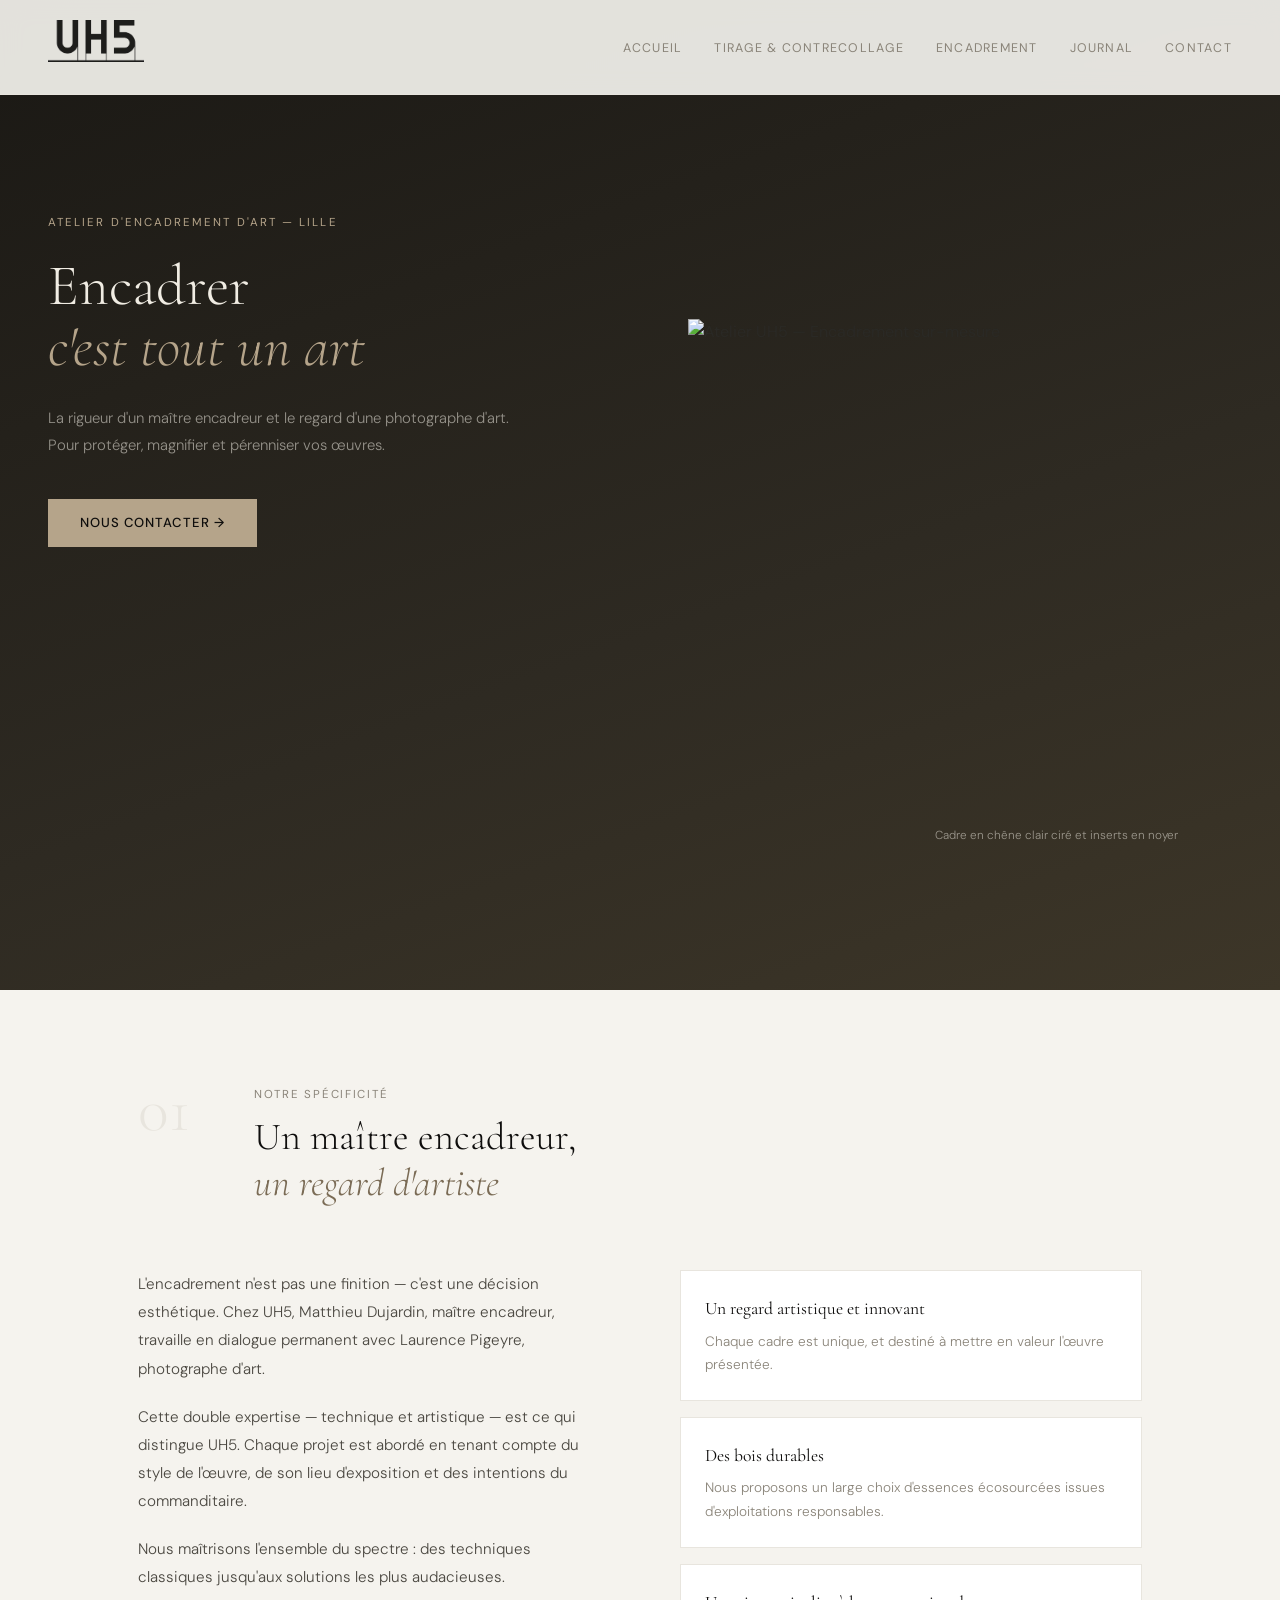
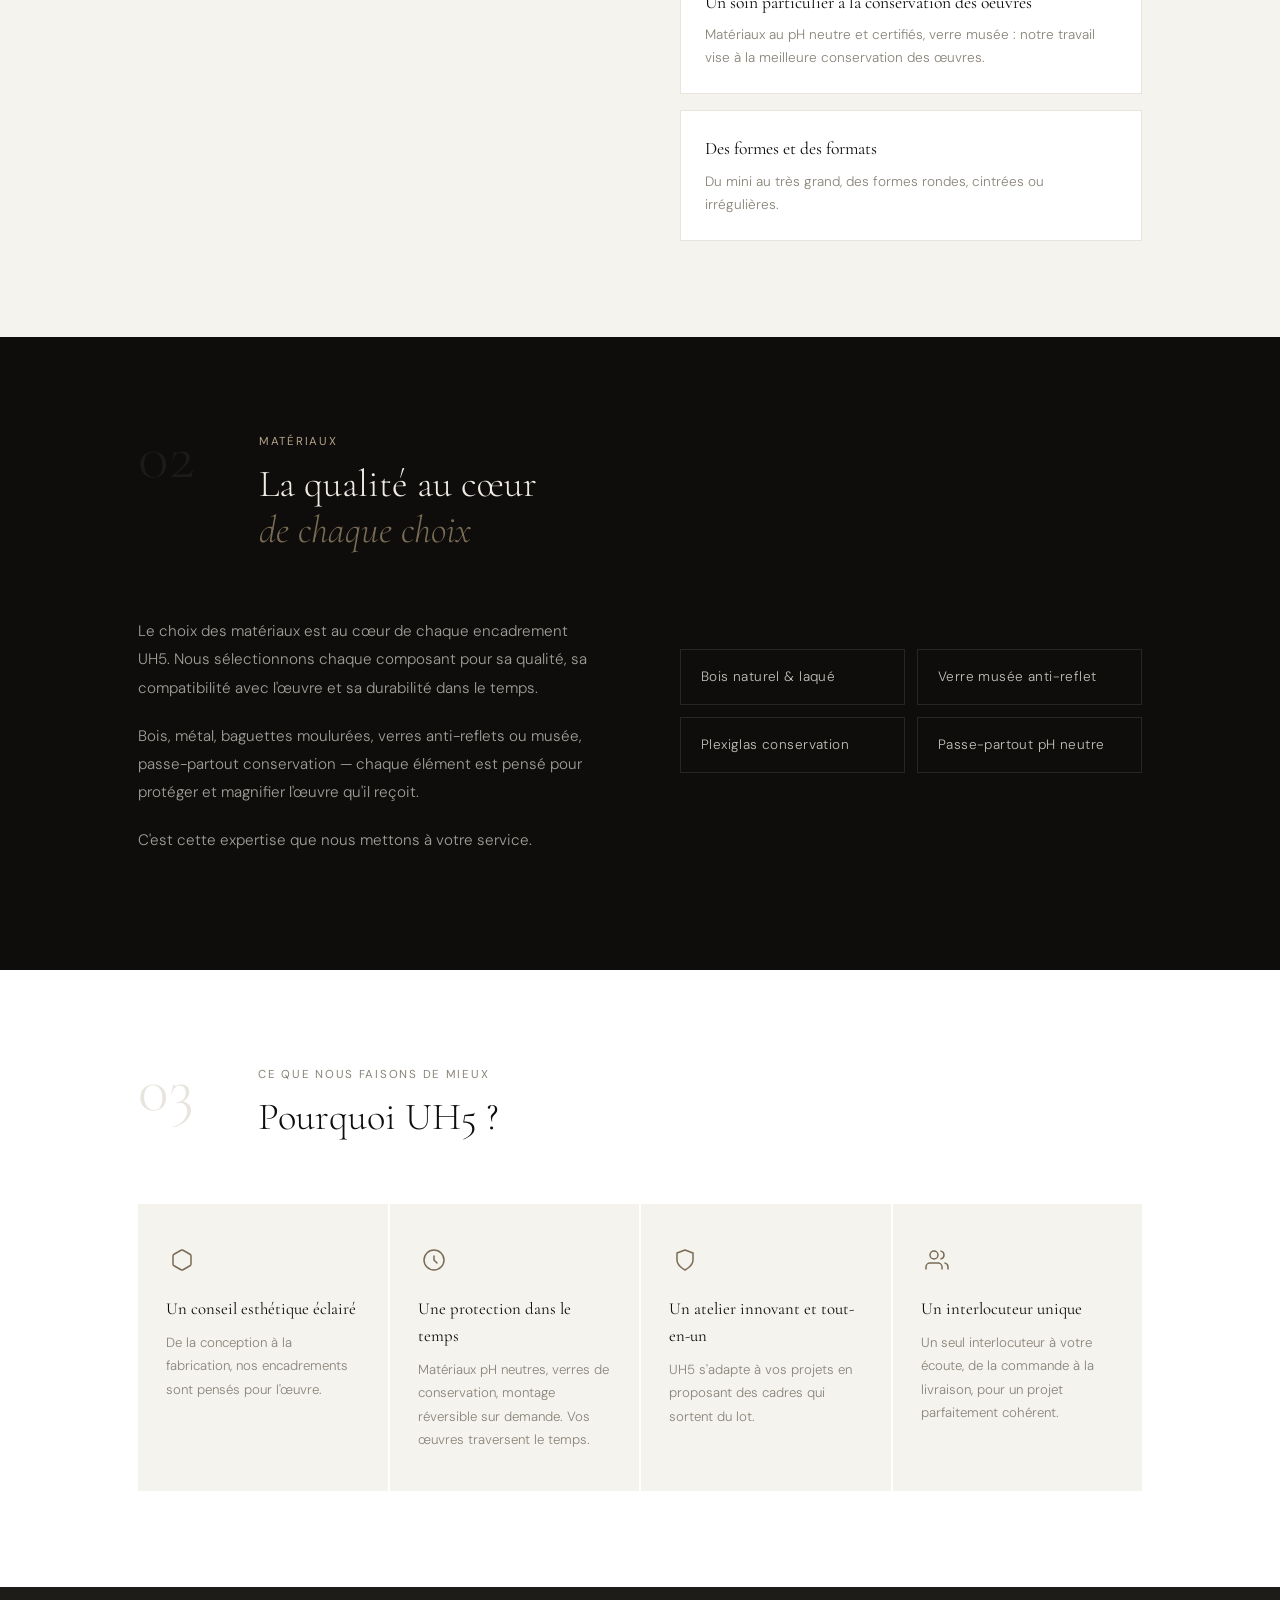
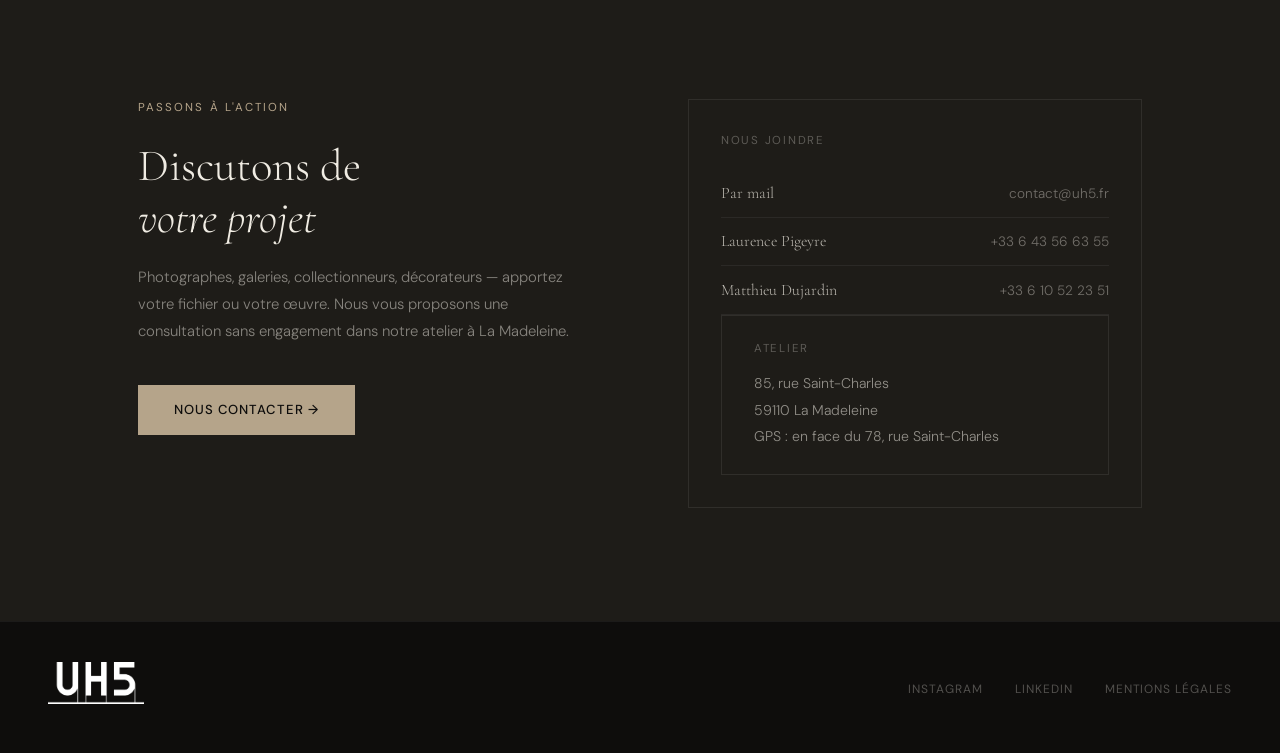
==== encadrement.html @ edb60bd6 "new logos 250 pix" ====
<!DOCTYPE html>
<html lang="fr">
<head>
  <meta charset="UTF-8">
  <meta name="viewport" content="width=device-width, initial-scale=1.0">
  <title>Encadrement sur-mesure à Lille – Maître Encadreur – UH5</title>
  <meta name="description" content="UH5 encadre vos œuvres, photographies et documents avec la rigueur d'un maître encadreur et le regard d'une photographe d'art. Atelier à La Madeleine, Lille (Nord). Sur-mesure, conservation, galerie.">
  <meta name="keywords" content="encadrement sur-mesure Lille, encadreur Roubaix, encadrement œuvre d'art Nord, caisse américaine Hauts-de-France, encadrement galerie Lille, encadrement photo fine art, maître encadreur Hauts-de-France">
  <link rel="canonical" href="https://www.uh5.fr/encadrement.html">
  <link rel="preconnect" href="https://fonts.googleapis.com">
  <link rel="preconnect" href="https://fonts.gstatic.com" crossorigin>
  <link href="https://fonts.googleapis.com/css2?family=Cormorant+Garamond:ital,wght@0,300;0,400;0,500;1,300;1,400&family=DM+Sans:wght@300;400;500&display=swap" rel="stylesheet">
  <link rel="stylesheet" href="style.css">
   <!-- UX NOTE  <script src="https://github.com/ninefortyonestudio/uxnote/releases/download/v1.0.0/uxnote.min-v1.0.0.js"></script> -->
    <link rel="icon" href="./favicon.ico" type="image/x-icon">
  <link rel="shortcut icon" href="./favicon.ico" type="image/x-icon">


  
</head>
<body>

<!-- Navigation -->
  <nav>
    <a href="/" class="nav-logo"><img class="nav-logo-img" src="img/logo-uh5_250.webp" alt="Logo UH5"></a>
    

    <ul class="nav-links">
      <li><a href="index.html">Accueil</a></li>
      <li><a href="tirage-contrecollage.html">Tirage & Contrecollage</a></li>
      <li><a href="encadrement.html">Encadrement</a></li>
      <li><a href="https://uhcinq.substack.com" target="_blank" rel="nofollow">Journal</a></li>
      <li><a href="#contact">Contact</a></li>
    </ul>

    <button class="nav-burger" id="burger" aria-label="Menu" aria-expanded="false">
      <span></span>
      <span></span>
      <span></span>
    </button>
  </nav>

  <!-- Menu overlay -->
  <div class="nav-menu" id="nav-menu" role="dialog" aria-label="Navigation principale">
    <ul>
      <li><a href="index.html">Accueil</a></li>
      <li><a href="tirage-contrecollage.html">Tirage & Contrecollage</a></li>
      <li><a href="encadrement.html">Encadrement</a></li>
      <li><a href="https://uhcinq.substack.com" target="_blank" rel="nofollow">Journal</a></li>
      <li><a href="#contact">Contact</a></li>
    </ul>
    <div class="nav-menu-footer">
      <div class="nav-menu-address">
        85, rue Saint-Charles<br>
        59110 La Madeleine
      </div>
      <div class="nav-menu-tel">
        +33 6 43 56 63 55<br>
        +33 6 10 52 23 51
      </div>
    </div>
  </div>


<!-- Hero split -->
  <section class="hero">
    <div class="hero-left">
      <div class="hero-grain"></div>
      <div class="hero-left-content">
       <span class="hero-eyebrow">Atelier d'encadrement d'art — Lille</span>
        <h1 class="hero-title">Encadrer<br><em>c'est tout un art</em></h1>
        <p class="hero-tagline">La rigueur d'un maître encadreur et le regard d'une photographe d'art. Pour protéger, magnifier et pérenniser vos œuvres.</p>
        <a href="#contact" class="hero-cta">Nous contacter →</a>
      </div>
    </div>
     <div class="hero-right">
      <div class="hero-right-image-container">
      <img src="img/chene clair_DxO2.webp" alt="Atelier UH5 — Encadrement sur-mesure" class="hero-right-image">
       <p class="hero-legende">Cadre en chêne clair ciré et inserts en noyer</p>
      </div>
    </div>
  </section>


  <!-- Tirage Fine Art -->
  <section class="tirage-section">
    <div class="container">
      <div class="section-header">
        <div class="section-num">01</div>
        <div>
          <div class="section-label">Notre spécificité</div>
          <h2 class="section-title">Un maître encadreur,<br><em>un regard d'artiste</em></h2>
        </div>
      </div>
      <div class="tirage-grid">
        <div class="tirage-body">
          <p>L'encadrement n'est pas une finition — c'est une décision esthétique. Chez UH5, Matthieu Dujardin, maître encadreur, travaille en dialogue permanent avec Laurence Pigeyre, photographe d'art.</p>
          <p>Cette double expertise — technique et artistique — est ce qui distingue UH5. Chaque projet est abordé en tenant compte du style de l'œuvre, de son lieu d'exposition et des intentions du commanditaire.</p>
          <p>Nous maîtrisons l'ensemble du spectre : des techniques classiques jusqu'aux solutions les plus audacieuses.</p>

          
        </div>
        <div class="tirage-cards">
          <div class="tirage-card">
            <h3>Un regard artistique et innovant</h3>
            <p>Chaque cadre est unique, et destiné à mettre en valeur l'œuvre présentée.</p>
          </div>
          <div class="tirage-card">
            <h3>Des bois durables</h3>
            <p>Nous proposons un large choix d'essences écosourcées issues d'exploitations responsables.</p>
          </div>
          <div class="tirage-card">
            <h3>Un soin particulier à la conservation des oeuvres</h3>
            <p>Matériaux au pH neutre et certifiés, verre musée : notre travail vise à la meilleure conservation des œuvres.</div>
          <div class="tirage-card">
            <h3>Des formes et des formats</h3>
            <p>Du mini au très grand, des formes rondes, cintrées ou irrégulières.</p>
          </div>
        </div>
      </div>
    </div>
  </section>

  <!-- Contrecollage -->
  <section class="contrecollage-section">
    <div class="container">
      <div class="section-header">
        <div class="section-num">02</div>
        <div>
          <div class="section-label">Matériaux</div>
          <h2 class="section-title">La qualité au cœur<br><em>de chaque choix</em></em></h2>
        </div>
      </div>
      <div class="cc-grid">
        <div class="cc-body">
          <p>Le choix des matériaux est au cœur de chaque encadrement UH5. Nous sélectionnons chaque composant pour sa qualité, sa compatibilité avec l'œuvre et sa durabilité dans le temps.</p>
          <p>Bois, métal, baguettes moulurées, verres anti-reflets ou musée, passe-partout conservation — chaque élément est pensé pour protéger et magnifier l'œuvre qu'il reçoit.</p>
          <p> C'est cette expertise que nous mettons à votre service.</p>
      
          
        </div>
        <div class="cc-supports">


            <div class="cc-support">Bois naturel & laqué</div>
            <div class="cc-support">Verre musée anti-reflet</div>
            <div class="cc-support">Plexiglas conservation</div>
            <div class="cc-support">Passe-partout pH neutre</div>
    
          </div>
      </div>
    </div>
  </section>

  <!-- Benefits -->
  <section class="benefits-section">
    <div class="container">
      <div class="section-header">
        <div class="section-num" style="color: var(--light-gray);">03</div>
        <div>
          <div class="section-label">Ce que nous faisons de mieux</div>
          <h2 class="section-title">Pourquoi UH5 ?</h2>
        </div>
      </div>
      <div class="benefits-grid">
        <div class="benefit-item">
          <div class="benefit-icon">
            <svg width="24" height="24" viewBox="0 0 24 24" fill="none" stroke-width="1.5" stroke-linecap="round" stroke-linejoin="round">
              <path d="M21 16V8a2 2 0 0 0-1-1.73l-7-4a2 2 0 0 0-2 0l-7 4A2 2 0 0 0 3 8v8a2 2 0 0 0 1 1.73l7 4a2 2 0 0 0 2 0l7-4A2 2 0 0 0 21 16z"/>
            </svg>
          </div>
          <h3>Un conseil esthétique éclairé</h3>
          <p>De la conception à la fabrication, nos encadrements sont pensés pour l'œuvre.</p>
        </div>
        <div class="benefit-item">
          <div class="benefit-icon">
             <svg width="24" height="24" viewBox="0 0 24 24" fill="none" stroke-width="1.5" stroke-linecap="round" stroke-linejoin="round">
              <circle cx="12" cy="12" r="10"/><path d="M12 8v4l3 3"/>
            </svg>
          </div>
          <h3>Une protection dans le temps</h3>
          <p>Matériaux pH neutres, verres de conservation, montage réversible sur demande. Vos œuvres traversent le temps.</p>
        </div>
        <div class="benefit-item">
          <div class="benefit-icon">
            <svg width="24" height="24" viewBox="0 0 24 24" fill="none" stroke-width="1.5" stroke-linecap="round" stroke-linejoin="round">
              <path d="M12 22s8-4 8-10V5l-8-3-8 3v7c0 6 8 10 8 10z"/>
            </svg>
          </div>
          <h3>Un atelier innovant et tout-en-un</h3>
          <p>UH5 s'adapte à vos projets en proposant des cadres qui sortent du lot.</p>
       </p>
        </div>
        <div class="benefit-item">
          <div class="benefit-icon">
            <svg width="24" height="24" viewBox="0 0 24 24" fill="none" stroke-width="1.5" stroke-linecap="round" stroke-linejoin="round">
              <path d="M17 21v-2a4 4 0 0 0-4-4H5a4 4 0 0 0-4 4v2"/><circle cx="9" cy="7" r="4"/><path d="M23 21v-2a4 4 0 0 0-3-3.87"/><path d="M16 3.13a4 4 0 0 1 0 7.75"/>
            </svg>
          </div>
          <h3>Un interlocuteur unique</h3>
          <p>Un seul interlocuteur à votre écoute, de la commande à la livraison, pour un projet parfaitement cohérent.</p>
        </div>
      </div>
    </div>
  </section>



 <!-- CTA / Contact -->
  <section class="cta-section" id="contact">
    <div class="container">
      <div class="cta-grid">
        <div class="cta-left">
          <div class="cta-eyebrow">Passons à l'action</div>
          <h2 class="cta-title">Discutons de<br><em>votre projet</em></h2>
          <p class="cta-text">Photographes, galeries, collectionneurs, décorateurs — apportez votre fichier ou votre œuvre. Nous vous proposons une consultation sans engagement dans notre atelier à La Madeleine.</p>
          <div class="cta-buttons">
              <a href="mailto:contact@uh5.fr" class="btn-primary">Nous contacter →</a>
            </div>
        </div>
        <div class="cta-right">
          <div class="contact-block">
            <div class="contact-block-title">Nous joindre</div>
            <div class="contact-person">
              <span class="contact-name">Par mail</span>
              <span class="contact-tel">contact@uh5.fr</span>
            </div>
             <div class="contact-person">
              <span class="contact-name">Laurence Pigeyre</span>
               <span><a class="contact-tel" href="tel:0643566355">+33 6 43 56 63 55</a></span>
            </div>
            <div class="contact-person">
              <span class="contact-name">Matthieu Dujardin</span>
              <span><a class="contact-tel" href="tel:0610522351">+33 6 10 52 23 51</a></span>
            </div>
          <div class="address-block">
            <div class="address-title">Atelier</div>
            <div class="address-text">
              85, rue Saint-Charles<br>
              59110 La Madeleine<br>
              GPS : en face du 78, rue Saint-Charles
            </div>
          </div>
        </div>
      </div>
    </div>
  </section>

  <!-- Footer -->
  <footer>
    <span class="footer-logo"><img class="nav-logo-img" src="img/logo-uh5_250_w.webp" alt="Logo UH5"></span>
    
     <ul class="footer-links">
      <li><a href="https://www.instagram.com/uh5_roubaix/">Instagram</a></li>
      <li><a href="https://www.linkedin.com/company/uh5/">Linkedin</a></li>
      <li><a href="mentions_legales.html">Mentions légales</a></li>
      </ul>
  </footer>

  <script>
    const burger = document.getElementById('burger');
    const menu = document.getElementById('nav-menu');

    burger.addEventListener('click', () => {
      const isOpen = menu.classList.toggle('is-open');
      burger.classList.toggle('is-open', isOpen);
      burger.setAttribute('aria-expanded', isOpen);
      document.body.style.overflow = isOpen ? 'hidden' : '';
    });

    // Fermer le menu au clic sur un lien
    menu.querySelectorAll('a').forEach(link => {
      link.addEventListener('click', () => {
        menu.classList.remove('is-open');
        burger.classList.remove('is-open');
        burger.setAttribute('aria-expanded', 'false');
        document.body.style.overflow = '';
      });
    });

    // Fermer avec Échap
    document.addEventListener('keydown', e => {
      if (e.key === 'Escape' && menu.classList.contains('is-open')) {
        menu.classList.remove('is-open');
        burger.classList.remove('is-open');
        burger.setAttribute('aria-expanded', 'false');
        document.body.style.overflow = '';
        burger.focus();
      }
    });
  </script>

</body>
</html>
---- style.css ----
:root {
      --black: #0e0d0c;
      --off-white: #f5f3ee;
      --warm-gray: #8a8479;
      --light-gray: #e8e5de;
      --accent: #b5a48a;
      --accent-dark: #7a6b55;
      --text: #2a2925;
      --serif: 'Cormorant Garamond', Georgia, serif;
      --sans: 'DM Sans', sans-serif;
    }

    *, *::before, *::after { box-sizing: border-box; margin: 0; padding: 0; }
    html { scroll-behavior: smooth; }
    body {
      font-family: var(--sans);
      background: var(--off-white);
      color: var(--text);
      font-size: 16px;
      line-height: 1.6;
      -webkit-font-smoothing: antialiased;
    }

    /* ─── NAV ─── */
    nav {
      position: fixed;
      top: 0; left: 0; right: 0;
      z-index: 200;
      display: flex;
      align-items: center;
      justify-content: space-between;
      padding: 1.25rem 3rem;
      background: rgba(245, 243, 238, 0.92);
      backdrop-filter: blur(12px);
      border-bottom: 1px solid var(--light-gray);
    }
    .nav-logo {
      font-family: var(--serif);
      font-size: 1.5rem;
      font-weight: 300;
      letter-spacing: .15em;
      text-transform: uppercase;
      color: var(--black);
      text-decoration: none;
      position: relative;
      z-index: 201;
      
    }

       .nav-logo-img {
      width: 96px;
    }

    /* Burger button & nav links */

    .nav-links {
      display: flex;
      gap: 2rem;
      list-style: none;
    }
    .nav-links a {
      font-size: .78rem;
      font-weight: 400;
      letter-spacing: .1em;
      text-transform: uppercase;
      color: var(--warm-gray);
      text-decoration: none;
      transition: color .2s;
    }
    .nav-links a:hover { color: var(--text); }

    .nav-burger {
      display: flex;
      flex-direction: column;
      justify-content: center;
      gap: 5px;
      width: 32px;
      height: 32px;
      background: none;
      border: none;
      cursor: pointer;
      padding: 0;
      position: relative;
      z-index: 201;
    }
    .nav-burger span {
      display: block;
      height: 1px;
      background: var(--black);
      transition: transform .35s cubic-bezier(.4,0,.2,1), opacity .2s, width .3s;
      transform-origin: center;
    }
    .nav-burger span:nth-child(1) { width: 24px; }
    .nav-burger span:nth-child(2) { width: 16px; }
    .nav-burger span:nth-child(3) { width: 20px; }

    /* Open state */
    .nav-burger.is-open span:nth-child(1) {
      width: 22px;
      transform: translateY(6px) rotate(45deg);
    }
    .nav-burger.is-open span:nth-child(2) {
      opacity: 0;
      transform: scaleX(0);
    }
    .nav-burger.is-open span:nth-child(3) {
      width: 22px;
      transform: translateY(-6px) rotate(-45deg);
    }

    /* Menu overlay */
    .nav-menu {
      position: fixed;
      inset: 0;
      z-index: 199;
      background: rgba(245, 243, 238, 0.98);
      backdrop-filter: blur(20px);
      display: flex;
      flex-direction: column;
      justify-content: center;
      padding: 6rem 3rem 3rem;
      opacity: 0;
      pointer-events: none;
      transition: opacity .35s cubic-bezier(.4,0,.2,1);
    }
    .nav-menu.is-open {
      opacity: 1;
      pointer-events: all;
    }
    .nav-menu ul {
      list-style: none;
      margin-bottom: auto;
    }
    .nav-menu ul li {
      overflow: hidden;
    }
    .nav-menu ul li a {
      display: block;
      font-family: var(--serif);
      font-size: clamp(2rem, 5vw, 3.5rem);
      font-weight: 300;
      color: var(--black);
      text-decoration: none;
      line-height: 1.1;
      padding: .6rem 0;
      border-bottom: 1px solid var(--light-gray);
      transform: translateY(30px);
      opacity: 0;
      transition: color .2s, transform .4s cubic-bezier(.4,0,.2,1), opacity .4s cubic-bezier(.4,0,.2,1);
    }
    .nav-menu ul li a em {
      font-style: italic;
      color: var(--accent-dark);
    }
    .nav-menu.is-open ul li a {
      transform: translateY(0);
      opacity: 1;
    }
    .nav-menu.is-open ul li:nth-child(1) a { transition-delay: .05s; }
    .nav-menu.is-open ul li:nth-child(2) a { transition-delay: .1s; }
    .nav-menu.is-open ul li:nth-child(3) a { transition-delay: .15s; }
    .nav-menu.is-open ul li:nth-child(4) a { transition-delay: .2s; }
    .nav-menu.is-open ul li:nth-child(5) a { transition-delay: .25s; }
    .nav-menu ul li a:hover { color: var(--accent-dark); }
    .nav-menu ul li a.active { color: var(--accent-dark); }

    .nav-menu-footer {
      border-top: 1px solid var(--light-gray);
      padding-top: 2rem;
      display: flex;
      justify-content: space-between;
      align-items: flex-end;
      opacity: 0;
      transform: translateY(10px);
      transition: opacity .4s .3s, transform .4s .3s;
    }
    .nav-menu.is-open .nav-menu-footer {
      opacity: 1;
      transform: translateY(0);
    }
    .nav-menu-address {
      font-size: .75rem;
      letter-spacing: .12em;
      text-transform: uppercase;
      color: var(--warm-gray);
      line-height: 2;
    }
    .nav-menu-tel {
      text-align: right;
      font-size: .78rem;
      font-weight: 300;
      color: var(--warm-gray);
      line-height: 2;
    }

    /* ─── HERO ─── */
    .hero {
      min-height: 110vh;
      background: linear-gradient(160deg, #1a1814 0%, #2e2a22 60%, #3d3628 100%);
      display: grid;
      grid-template-columns: 1fr 1fr;
      position: relative;
      overflow: hidden;
    }
    .hero-left {
      
      display: block;
      flex-direction: column;
      justify-content: flex-end;
      padding: 7rem 3rem 3rem;
      position: relative;
      overflow: hidden;
    }
    .hero-grain {
      position: absolute;
      inset: 0;
      opacity: .04;
      
    }
    .hero-left-content { position: relative; z-index: 2; }
    .hero-eyebrow {
      display: inline-block;
      font-size: .72rem;
      font-weight: 400;
      letter-spacing: .18em;
      text-transform: uppercase;
      color: var(--accent);
      margin-bottom: 1.5rem;
    }
    .hero-title {
      font-family: var(--serif);
      font-size: clamp(2.8rem, 4.5vw, 5rem);
      font-weight: 300;
      line-height: 1.05;
      color: #f0ece3;
      margin-bottom: 1.75rem;
    }
    .hero-title em { font-style: italic; color: var(--accent); }
    .hero-tagline {
      font-size: .93rem;
      font-weight: 300;
      color: rgba(240,236,227,.55);
      line-height: 1.8;
      max-width: 90%;
      margin-bottom: 2.5rem;
    }
    .hero-legende {
      font-size: .73rem;
      font-weight: 300;
      color: rgba(240,236,227,.55);
      line-height: 1.8;
      max-width: 90%;
      margin-top: 1rem;
      margin-bottom: 1rem;
      text-align: end;
    }


    .hero-cta {
      display: inline-flex;
      align-items: center;
      gap: .75rem;
      padding: .85rem 2rem;
      background: var(--accent);
      color: var(--black);
      font-size: .82rem;
      font-weight: 500;
      letter-spacing: .08em;
      text-transform: uppercase;
      text-decoration: none;
      transition: background .2s, gap .2s;
    }
    .hero-cta:hover { background: #c4b49a; gap: 1rem; }


 
    .hero-right {
      display: flex;
      flex-direction: column;
      justify-content: flex-end;
      padding: 2rem 3rem 2rem;
      position: relative;
    }

 .hero-right-image-container {

      display: block;
    }


    .hero-right-image {
      display: block;
      width: 90%;
      aspect-ratio: 1 / 1;
      object-fit: cover;
      
    }

    .hero-right-top {
      position: absolute;
      top: 2rem; left: 3rem; right: 3rem;
    }

    /* ─── LAYOUT ─── */
    .container {
      max-width: 1100px;
      margin: 0 auto;
      padding: 0 3rem;
    }
    section { padding: 6rem 0; }

    .section-header {
      display: flex;
      align-items: flex-start;
      gap: 4rem;
      margin-bottom: 4rem;
    }
    .section-num {
      font-family: var(--serif);
      font-size: 4rem;
      font-weight: 300;
      color: var(--light-gray);
      line-height: 1;
      flex-shrink: 0;
      margin-top: -.5rem;
    }
    .section-label {
      font-size: .72rem;
      font-weight: 400;
      letter-spacing: .15em;
      text-transform: uppercase;
      color: var(--warm-gray);
      margin-bottom: .6rem;
    }
    .section-title {
      font-family: var(--serif);
      font-size: clamp(1.8rem, 3vw, 2.6rem);
      font-weight: 300;
      line-height: 1.2;
      color: var(--black);
    }
    .section-title em { font-style: italic; color: var(--accent-dark); }

    /* ─── QUI SOMMES-NOUS ─── */
    .about-section { background: var(--off-white); }
    .about-grid {
      display: grid;
      grid-template-columns: 1fr 1fr;
      gap: 5rem;
      align-items: start;
    }
    .about-body p {
      font-size: .95rem;
      font-weight: 300;
      line-height: 1.85;
      color: #4a4740;
      margin-bottom: 1.25rem;
    }
    .about-values {
      margin-top: 2rem;
      border-top: 1px solid var(--light-gray);
    }
    .about-value {
      display: flex;
      gap: 1.25rem;
      padding: 1.1rem 0;
      border-bottom: 1px solid var(--light-gray);
      align-items: baseline;
    }
    .about-value-label {
      font-size: .72rem;
      letter-spacing: .12em;
      text-transform: uppercase;
      color: var(--accent-dark);
      flex-shrink: 0;
      width: 90px;
    }
    .about-value p {
      font-size: .87rem;
      font-weight: 300;
      color: var(--warm-gray);
      line-height: 1.6;
      margin-bottom: 0;
    }
    .team-grid {
      display: flex;
      flex-direction: column;
      gap: 1px;
      background: var(--light-gray);
    }
    .team-member {
      background: #fff;
      padding: 1.75rem;
      display: flex;
      justify-content: space-between;
      align-items: flex-start;
      gap: 1.5rem;
    }
    .team-member-info { flex: 1; }
    .team-member-name {
      font-family: var(--serif);
      font-size: 1.25rem;
      font-weight: 400;
      color: var(--black);
      margin-bottom: .2rem;
    }
    .team-member-role {
      font-size: .75rem;
      letter-spacing: .1em;
      text-transform: uppercase;
      color: var(--warm-gray);
      margin-bottom: .6rem;
    }
    .team-member-desc {
      font-size: .85rem;
      font-weight: 300;
      color: var(--warm-gray);
      line-height: 1.7;
    }
    .team-member-initial {
      font-family: var(--serif);
      font-size: 3rem;
      font-weight: 300;
      color: var(--light-gray);
      line-height: 1;
      flex-shrink: 0;
    }

    /* ─── SERVICES ─── */
    .services-section { background: var(--black); }
    .services-section .section-num { color: rgba(255,255,255,.05); }
    .services-section .section-label { color: var(--accent); }
    .services-section .section-title { color: #f0ece3; }
    .services-grid {
      display: grid;
      grid-template-columns: repeat(3, 1fr);
      gap: 1px;
      background: rgba(255,255,255,.06);
    }
    .service-card {
      background: #1a1814;
      padding: 2.5rem 2rem 2rem;
      display: flex;
      flex-direction: column;
      gap: 1rem;
      transition: background .25s;
      position: relative;
      overflow: hidden;
    }
    .service-card::before {
      content: '';
      position: absolute;
      top: 0; left: 0; right: 0;
      height: 1px;
      background: var(--accent);
      transform: scaleX(0);
      transform-origin: left;
      transition: transform .3s;
    }
    .service-card:hover { background: #221e18; }
    .service-card:hover::before { transform: scaleX(1); }
    .service-card-num {
      font-family: var(--serif);
      font-size: .85rem;
      font-weight: 300;
      color: rgba(181,164,138,.4);
      letter-spacing: .1em;
    }
    .service-card h3 {
      font-family: var(--serif);
      font-size: 1.4rem;
      font-weight: 300;
      color: #f0ece3;
      line-height: 1.2;
    }
    .service-card p {
      font-size: .85rem;
      font-weight: 300;
      color: rgba(240,236,227,.5);
      line-height: 1.75;
      flex: 1;
    }
    .service-card-link {
      display: inline-flex;
      align-items: center;
      gap: .5rem;
      font-size: .78rem;
      letter-spacing: .1em;
      text-transform: uppercase;
      color: var(--accent);
      text-decoration: none;
      transition: gap .2s;
      margin-top: .5rem;
    }
    .service-card-link:hover { gap: .8rem; }
    .service-specs {
      margin-top: .5rem;
      padding-top: 1.25rem;
      border-top: 1px solid rgba(255,255,255,.07);
      display: flex;
      flex-direction: column;
      gap: .4rem;
    }
    .service-spec {
      font-size: .78rem;
      font-weight: 300;
      color: rgba(240,236,227,.3);
      display: flex;
      align-items: center;
      gap: .5rem;
    }
    .service-spec::before {
      content: '·';
      color: var(--accent);
    }

    /* ─── ENGAGEMENT ─── */
    .engagement-section { background: var(--off-white); border-top: 1px solid var(--light-gray); }
    .engagement-grid {
      display: grid;
      grid-template-columns: repeat(4, 1fr);
      gap: 2px;
      background: var(--light-gray);
    }
    .engagement-item {
      background: var(--off-white);
      padding: 2.5rem 2rem;
      transition: background .2s;
    }
    .engagement-item:hover { background: #eceae3; }
    .engagement-num {
      font-family: var(--serif);
      font-size: 2.5rem;
      font-weight: 300;
      color: var(--accent);
      line-height: 1;
      margin-bottom: 1rem;
    }
    .engagement-item h3 {
      font-family: var(--serif);
      font-size: 1.1rem;
      font-weight: 400;
      color: var(--black);
      margin-bottom: .5rem;
    }
    .engagement-item p {
      font-size: .85rem;
      font-weight: 300;
      color: var(--warm-gray);
      line-height: 1.75;
    }
   .divide-section { background: var(--black);padding: 0; height: 1px; }

    /* ─── RÉFÉRENCES ─── */
    .ref-section { background: var(--off-white); }

    .ref-header {
      display: flex;
      align-items: flex-start;
      gap: 4rem;
      margin-bottom: 4rem;
    }
    .ref-num {
      font-family: var(--serif);
      font-size: 4rem;
      font-weight: 300;
      color: var(--light-gray);
      line-height: 1;
      flex-shrink: 0;
      margin-top: -.5rem;
    }
    .ref-label {
      font-size: .72rem;
      font-weight: 400;
      letter-spacing: .15em;
      text-transform: uppercase;
      color: var(--warm-gray);
      margin-bottom: .6rem;
    }
    .ref-title {
      font-family: var(--serif);
      font-size: clamp(1.8rem, 3vw, 2.6rem);
      font-weight: 300;
      line-height: 1.2;
      color: var(--black);
    }
    .ref-title em { font-style: italic; color: var(--accent-dark); }
    .ref-subtitle {
      font-family: var(--sans);
      font-style: italic;
      font-size: .95rem;
      line-height: 1.85;
      font-weight: 300;
      color: #4a4740;
      margin-top: 1.25rem;
      margin-bottom: 1.25rem;

    }

    .ref-body {
      display: grid;
      grid-template-columns: 1fr 1fr;
      gap: 5rem;
      align-items: start;
    }

    /* Photos */
    .ref-photos {
      display: grid;
      grid-template-columns: 1fr 1fr;
      gap: 8px;
    }
    .ref-photo {
      background: var(--light-gray);
      overflow: hidden;
      aspect-ratio: 1 / 1;
    }
    .ref-photo--large {
      grid-column: span 2;
      aspect-ratio: 2 / 1;
    }
    .ref-photo img {
      width: 100%;
      height: 100%;
      object-fit: cover;
      display: block;
    }

    /* Clients */
    .ref-right {
      display: flex;
      flex-direction: column;
      gap: 3rem;
    }
    .ref-clients-label {
      font-size: .72rem;
      font-weight: 400;
      letter-spacing: .15em;
      text-transform: uppercase;
      color: var(--warm-gray);
      margin-bottom: 1.25rem;
    }
    .ref-clients-list {
      display: flex;
      flex-wrap: wrap;
      align-items: center;
      gap: .35rem .1rem;
      line-height: 1.8;
    }
    .ref-client-name {
      font-family: var(--serif);
      font-size: 1.1rem;
      font-weight: 400;
      color: var(--text);
    }
    .ref-client-sep {
      display: inline-block;
      width: 5px;
      height: 5px;
      border-radius: 50%;
      background: var(--accent);
      flex-shrink: 0;
      margin: 0 .5rem;
      vertical-align: middle;
    }

    /* Témoignage */
    .ref-testimonial {
      padding: 2rem;
      border: 1px solid var(--light-gray);
      background: #fff;
      position: relative;
    }
    .ref-testimonial::before {
      content: '\201C';
      font-family: var(--serif);
      font-size: 5rem;
      font-weight: 300;
      line-height: .8;
      color: var(--light-gray);
      position: absolute;
      top: 1.25rem;
      left: 1.5rem;
      pointer-events: none;
    }
    .ref-testimonial-text {
      font-family: var(--serif);
      font-size: 1.15rem;
      font-weight: 300;
      font-style: italic;
      line-height: 1.7;
      color: var(--text);
      padding-top: 2rem;
      position: relative;
      z-index: 1;
    }
    .ref-testimonial-author {
      margin-top: 1.25rem;
      padding-top: 1.25rem;
      border-top: 1px solid var(--light-gray);
    }
    .ref-testimonial-name {
      font-size: .88rem;
      font-weight: 400;
      color: var(--text);
    }
    .ref-testimonial-role {
      font-size: .75rem;
      letter-spacing: .1em;
      text-transform: uppercase;
      color: var(--warm-gray);
      margin-top: .15rem;
    }

      /* TIRAGE SECTION */
    .tirage-section { background: var(--off-white); }
    .tirage-grid {
      display: grid;
      grid-template-columns: 1fr 1fr;
      gap: 5rem;
      align-items: start;
    }
    .tirage-body p {
      font-size: .95rem;
      font-weight: 300;
      line-height: 1.85;
      color: #4a4740;
      margin-bottom: 1.25rem;
    }
    .specs-list {
      list-style: none;
      margin-top: 2rem;
      border-top: 1px solid var(--light-gray);
      padding-top: 1.5rem;
    }
    .specs-list li {
      display: flex;
      justify-content: space-between;
      align-items: baseline;
      padding: .65rem 0;
      border-bottom: 1px solid var(--light-gray);
      font-size: .85rem;
    }
    .specs-list .spec-key {
      font-weight: 300;
      color: var(--warm-gray);
      letter-spacing: .05em;
    }
    .specs-list .spec-val {
      font-weight: 400;
      color: var(--text);
      text-align: right;
    }
    .tirage-cards {
      display: flex;
      flex-direction: column;
      gap: 1rem;
    }
    .tirage-card {
      padding: 1.5rem;
      border: 1px solid var(--light-gray);
      background: #fff;
      position: relative;
      transition: border-color .2s;
    }
    .tirage-card:hover { border-color: var(--accent); }
    .tirage-card::before {
      content: '';
      position: absolute;
      top: 0; left: 0;
      width: 2px; height: 100%;
      background: var(--accent);
      transform: scaleY(0);
      transform-origin: top;
      transition: transform .25s;
    }
    .tirage-card:hover::before { transform: scaleY(1); }
    .tirage-card h3 {
      font-family: var(--serif);
      font-size: 1.1rem;
      font-weight: 400;
      margin-bottom: .4rem;
      color: var(--black);
    }
    .tirage-card p {
      font-size: .85rem;
      font-weight: 300;
      color: var(--warm-gray);
      line-height: 1.7;
    }

    /* CONTRE-COLLAGE */
    .contrecollage-section {
      background: var(--black);
      color: #f0ece3;
    }
    .contrecollage-section .section-num { color: rgba(255,255,255,.06); }
    .contrecollage-section .section-label { color: var(--accent); }
    .contrecollage-section .section-title { color: #f0ece3; }
    .cc-grid {
      display: grid;
      grid-template-columns: 1fr 1fr;
      gap: 5rem;
      align-items: start;
    }
    .cc-body p {
      font-size: .95rem;
      font-weight: 300;
      line-height: 1.85;
      color: rgba(240,236,227,.65);
      margin-bottom: 1.25rem;
    }
    .cc-supports {
      display: grid;
      grid-template-columns: 1fr 1fr;
      gap: .75rem;
      margin-top: 2rem;
    }
    .cc-support {
      padding: 1rem 1.25rem;
      border: 1px solid rgba(255,255,255,.1);
      font-size: .85rem;
      font-weight: 300;
      color: rgba(240,236,227,.8);
      letter-spacing: .03em;
    }
    .cc-process {
      padding-left: 2rem;
      border-left: 1px solid rgba(181,164,138,.2);
    }
    .cc-process-title {
      font-family: var(--serif);
      font-size: 1.3rem;
      font-weight: 300;
      color: var(--accent);
      margin-bottom: 2rem;
      font-style: italic;
    }
    .cc-step {
      display: flex;
      gap: 1.25rem;
      margin-bottom: 2rem;
    }
    .cc-step-num {
      font-family: var(--serif);
      font-size: .85rem;
      font-weight: 300;
      color: rgba(181,164,138,.5);
      padding-top: .1rem;
      flex-shrink: 0;
      width: 24px;
    }
    .cc-step-content h4 {
      font-size: .9rem;
      font-weight: 400;
      color: #f0ece3;
      margin-bottom: .25rem;
    }
    .cc-step-content p {
      font-size: .83rem;
      font-weight: 300;
      color: rgba(240,236,227,.5);
      line-height: 1.7;
      margin-bottom: 0;
    }

    /* BENEFITS */
    .benefits-section { background: #fff; }
    .benefits-grid {
      display: grid;
      grid-template-columns: repeat(4, 1fr);
      gap: 2px;
    }
    .benefit-item {
      padding: 2.5rem 1.75rem;
      background: var(--off-white);
      transition: background .2s;
    }
    .benefit-item:hover { background: #eceae3; }
    .benefit-icon {
      width: 32px;
      height: 32px;
      margin-bottom: 1.25rem;
      display: flex;
      align-items: center;
      justify-content: center;
    }
    .benefit-icon svg { stroke: var(--accent-dark); }
    .benefit-item h3 {
      font-family: var(--serif);
      font-size: 1.05rem;
      font-weight: 400;
      color: var(--black);
      margin-bottom: .5rem;
    }
    .benefit-item p {
      font-size: .83rem;
      font-weight: 300;
      color: var(--warm-gray);
      line-height: 1.75;
    }

   

    /* ─── CTA FINAL ─── */
     
    .cta-section {
      background: #1e1c18;
      padding: 7rem 0;
    }
    .cta-grid {
      display: grid;
      grid-template-columns: 1fr 1fr;
      gap: 6rem;
      align-items: start;
    }
    .cta-left { }
    .cta-eyebrow {
      font-size: .72rem;
      letter-spacing: .18em;
      text-transform: uppercase;
      color: var(--accent);
      margin-bottom: 1.5rem;
    }
    .cta-title {
      font-family: var(--serif);
      font-size: clamp(2rem, 3.5vw, 3rem);
      font-weight: 300;
      color: #f0ece3;
      line-height: 1.15;
      margin-bottom: 1.25rem;
    }
    .cta-title em { font-style: italic; }
    .cta-text {
      font-size: .93rem;
      font-weight: 300;
      color: rgba(240,236,227,.5);
      line-height: 1.8;
      margin-bottom: 2.5rem;
    }
    .cta-buttons {
      display: flex;
      gap: 1rem;
      flex-wrap: wrap;
    }
    .btn-primary {
      display: inline-flex;
      align-items: center;
      gap: .6rem;
      padding: .9rem 2.25rem;
      background: var(--accent);
      color: var(--black);
      font-size: .82rem;
      font-weight: 500;
      letter-spacing: .08em;
      text-transform: uppercase;
      text-decoration: none;
      transition: background .2s;
    }
    .btn-primary:hover { background: #c4b49a; }
    .btn-secondary {
      display: inline-flex;
      align-items: center;
      gap: .6rem;
      padding: .9rem 2.25rem;
      border: 1px solid rgba(255,255,255,.15);
      color: rgba(240,236,227,.65);
      font-size: .82rem;
      font-weight: 400;
      letter-spacing: .08em;
      text-transform: uppercase;
      text-decoration: none;
      transition: border-color .2s, color .2s;
    }
    .btn-secondary:hover { border-color: rgba(255,255,255,.4); color: #f0ece3; }

    .cta-right { }
    .contact-block {
      padding: 2rem;
      border: 1px solid rgba(255,255,255,.08);
      margin-bottom: 1px;
    }
    .contact-block-title {
      font-size: .72rem;
      letter-spacing: .15em;
      text-transform: uppercase;
      color: rgba(240,236,227,.3);
      margin-bottom: 1.25rem;
    }
    .contact-person {
      display: flex;
      justify-content: space-between;
      align-items: baseline;
      padding: .65rem 0;
      border-bottom: 1px solid rgba(255,255,255,.06);
    }
    .contact-person:last-child { border-bottom: none; }
    .contact-name {
      font-family: var(--serif);
      font-size: 1rem;
      font-weight: 300;
      color: rgba(240,236,227,.75);
    }
    .contact-tel {
      font-size: .85rem;
      font-weight: 300;
      color: rgba(240,236,227,.4);
      text-decoration: none;
      
      ;
    }
    .address-block {
      padding: 1.5rem 2rem;
      border: 1px solid rgba(255,255,255,.08);
    }
    .address-title {
      font-size: .72rem;
      letter-spacing: .15em;
      text-transform: uppercase;
      color: rgba(240,236,227,.3);
      margin-bottom: .75rem;
    }
    .address-text {
      font-size: .88rem;
      font-weight: 300;
      color: rgba(240,236,227,.55);
      line-height: 1.9;
    }

    /* ─── FOOTER ─── */
    footer {
      background: var(--black);
      padding: 2.5rem 3rem;
      display: flex;
      align-items: center;
      justify-content: space-between;
      border-top: 1px solid rgba(255,255,255,.06);
    }
    .footer-logo {
      font-family: var(--serif);
      font-size: 1.1rem;
      font-weight: 300;
      letter-spacing: .18em;
      text-transform: uppercase;
      color: rgba(240,236,227,.4);
    }
    .footer-links {
      display: flex;
      gap: 2rem;
      list-style: none;
    }
    .footer-links a {
      font-size: .75rem;
      letter-spacing: .08em;
      text-transform: uppercase;
      color: rgba(240,236,227,.3);
      text-decoration: none;
      transition: color .2s;
    }
    .footer-links a:hover { color: rgba(240,236,227,.7); }

    /* ─── ANIMATIONS ─── */
    @keyframes fadeUp {
      from { opacity: 0; transform: translateY(20px); }
      to { opacity: 1; transform: translateY(0); }
    }
    .hero-eyebrow { animation: fadeUp .7s ease both; }
    .hero-title { animation: fadeUp .7s .15s ease both; }
    .hero-tagline { animation: fadeUp .7s .3s ease both; }
    .hero-cta { animation: fadeUp .7s .45s ease both; }
    .hero-right-image {animation: fadeUp .7s .45s ease both; }
    .hero-legende {animation: fadeUp .7s .45s ease both; }


    /* ─── RESPONSIVE ─── */
    @media (max-width: 960px) {
    
      nav { padding: 1rem 1.5rem; }
      .nav-menu { padding: 5rem 1.5rem 2rem; }
      .hero { grid-template-columns: 1fr; min-height: auto; }
      .hero-left { min-height: 90vh; padding: 7rem 1.5rem 4rem; }
      .hero-right { padding: 3rem 1.5rem; }
      .hero-right-top { position: static; margin-bottom: 2rem; }
      .container { padding: 0 1.5rem; }
      section { padding: 1rem 0; }
      .about-grid { grid-template-columns: 1fr; gap: 3rem; }
      .benefits-grid { grid-template-columns: 1fr; }
      .tirage-grid { grid-template-columns: 1fr; }
      .cc-grid { grid-template-columns: 1fr; }
      .services-grid { grid-template-columns: 1fr; }
      .engagement-grid { grid-template-columns: 1fr 1fr; }
      .section-header { gap: 1.5rem; }
      .section-num { font-size: 2.5rem; }
      .cta-grid { grid-template-columns: 1fr; gap: 3rem; }
      footer { flex-direction: column; gap: 1.5rem; text-align: center; }
      .footer-links { justify-content: center; }
       .ref-header { gap: 1.5rem; }
      .ref-num { font-size: 2.5rem; }
      .ref-body { grid-template-columns: 1fr; gap: 3rem; }
    }
    
    @media (max-width: 600px) {
      .engagement-grid { grid-template-columns: 1fr; }
      .cta-buttons { flex-direction: column; }
    }
    
    

    @media (width > 960px) {
    .nav-links {
    display : flex ;
      }
    .nav-burger {
    display : none ;
      }
    .hero-right {
      display : flex;
    }
    }

     @media (width < 960px) {
   
    .nav-links {
    display : none ;
      }
    .nav-burger {
    display : flex ;  
    }
    .hero-right {
      display : none;
    }
     }
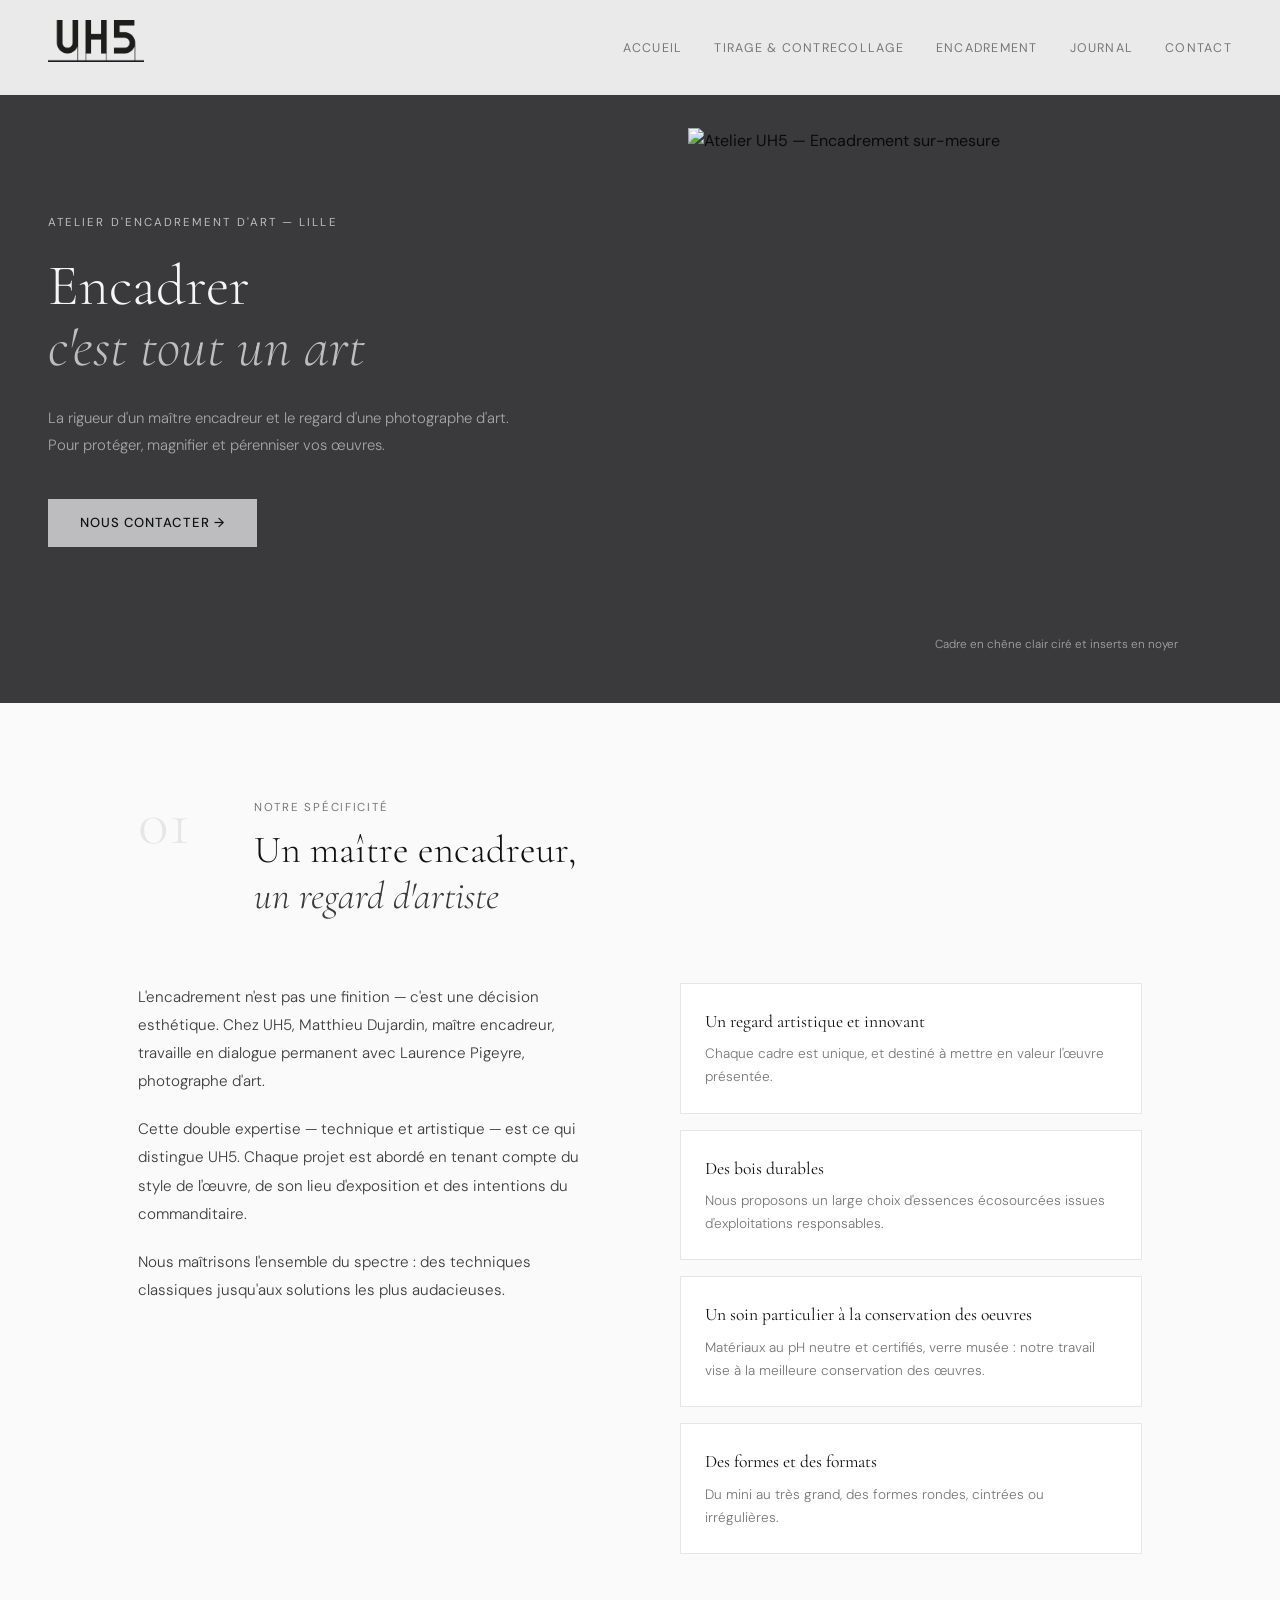
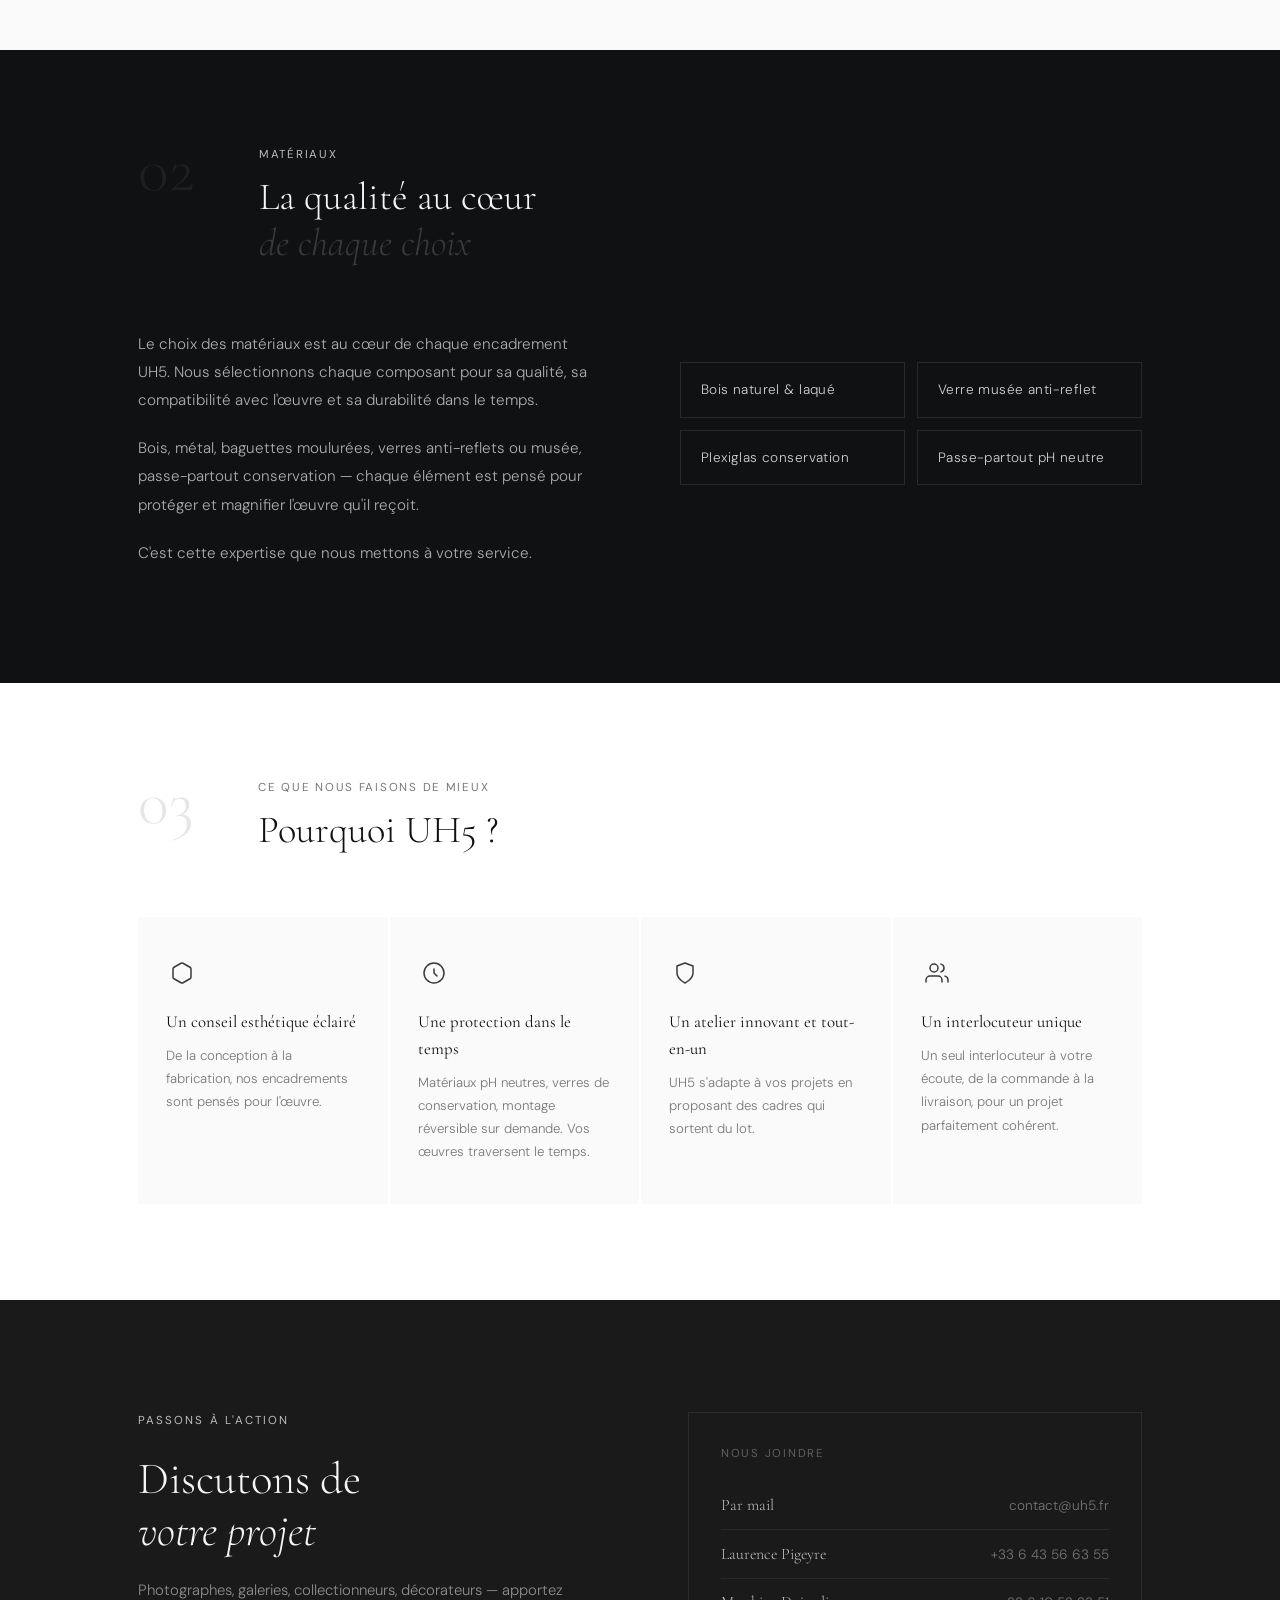
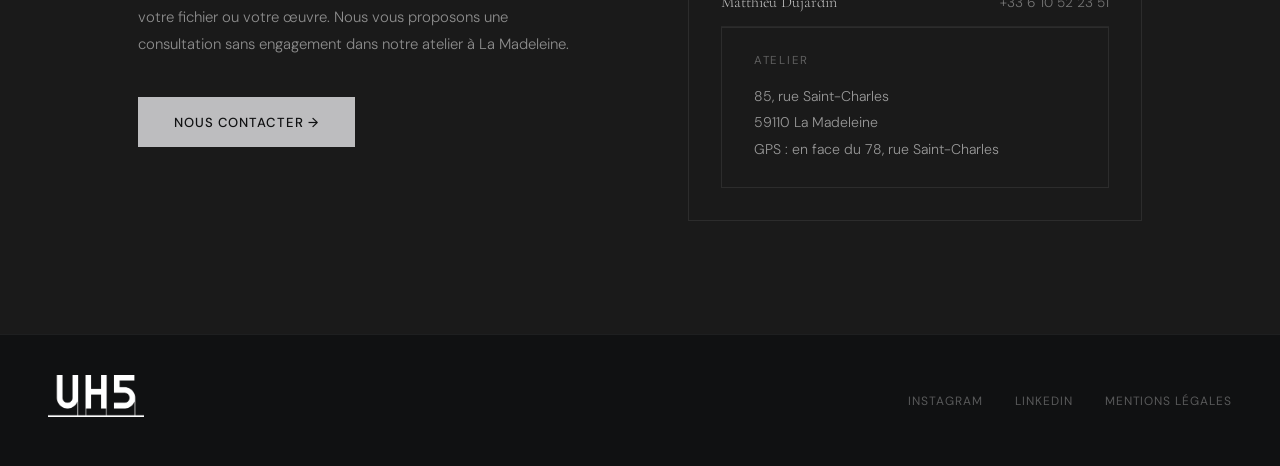
==== commit 048dd788: "new version" ====
--- a/encadrement.html
+++ b/encadrement.html
@@ -291,4 +291,4 @@
   </script>
 
 </body>
-</html>
+</html>
--- a/style.css
+++ b/style.css
@@ -1,12 +1,11 @@
-
-    :root {
-      --black: #0e0d0c;
-      --off-white: #f5f3ee;
-      --warm-gray: #8a8479;
-      --light-gray: #e8e5de;
-      --accent: #b5a48a;
-      --accent-dark: #7a6b55;
-      --text: #2a2925;
+:root {
+      --black: #101112;
+      --off-white: #fafafa;
+      --warm-gray: #78787a;
+      --light-gray: #e6e6e7;
+      --accent: #bdbdbf;
+      --accent-dark: #3a3a3c;
+      --text: #0a0a0a;
       --serif: 'Cormorant Garamond', Georgia, serif;
       --sans: 'DM Sans', sans-serif;
     }
@@ -31,7 +30,7 @@
       align-items: center;
       justify-content: space-between;
       padding: 1.25rem 3rem;
-      background: rgba(245, 243, 238, 0.92);
+      background: rgba(250, 250, 250, 0.92);
       backdrop-filter: blur(12px);
       border-bottom: 1px solid var(--light-gray);
     }
@@ -114,7 +113,7 @@
       position: fixed;
       inset: 0;
       z-index: 199;
-      background: rgba(245, 243, 238, 0.98);
+      background: rgba(250, 250, 250, 0.98);
       backdrop-filter: blur(20px);
       display: flex;
       flex-direction: column;
@@ -196,12 +195,12 @@
 
     /* ─── HERO ─── */
     .hero {
-      min-height: 110vh;
-      background: linear-gradient(160deg, #1a1814 0%, #2e2a22 60%, #3d3628 100%);
+      background: var(--accent-dark);
       display: grid;
       grid-template-columns: 1fr 1fr;
       position: relative;
       overflow: hidden;
+      padding-bottom: 0;
     }
     .hero-left {
       
@@ -233,14 +232,14 @@
       font-size: clamp(2.8rem, 4.5vw, 5rem);
       font-weight: 300;
       line-height: 1.05;
-      color: #f0ece3;
+      color: #f5f5f5;
       margin-bottom: 1.75rem;
     }
     .hero-title em { font-style: italic; color: var(--accent); }
     .hero-tagline {
       font-size: .93rem;
       font-weight: 300;
-      color: rgba(240,236,227,.55);
+      color: rgba(255,255,255,.55);
       line-height: 1.8;
       max-width: 90%;
       margin-bottom: 2.5rem;
@@ -248,7 +247,7 @@
     .hero-legende {
       font-size: .73rem;
       font-weight: 300;
-      color: rgba(240,236,227,.55);
+      color: rgba(255,255,255,.55);
       line-height: 1.8;
       max-width: 90%;
       margin-top: 1rem;
@@ -271,7 +270,7 @@
       text-decoration: none;
       transition: background .2s, gap .2s;
     }
-    .hero-cta:hover { background: #c4b49a; gap: 1rem; }
+    .hero-cta:hover { background: #8c8c8c; gap: 1rem; }
 
 
  
@@ -348,13 +347,13 @@
       display: grid;
       grid-template-columns: 1fr 1fr;
       gap: 5rem;
-      align-items: start;
+      align-items: center;
     }
     .about-body p {
       font-size: .95rem;
       font-weight: 300;
       line-height: 1.85;
-      color: #4a4740;
+      color: #3d3d3d;
       margin-bottom: 1.25rem;
     }
     .about-values {
@@ -428,18 +427,19 @@
     }
 
     /* ─── SERVICES ─── */
-    .services-section { background: var(--black); }
-    .services-section .section-num { color: rgba(255,255,255,.05); }
-    .services-section .section-label { color: var(--accent); }
-    .services-section .section-title { color: #f0ece3; }
+    .services-section { background: var(--off-white); }
+    .services-section .section-num { color: var(--light-gray); }
+    .services-section .section-label { color: var(--warm-gray); }
+    .services-section .section-title { color: var(--black); }
+    .services-section .section-title em { color: var(--accent-dark); }
     .services-grid {
       display: grid;
       grid-template-columns: repeat(3, 1fr);
       gap: 1px;
-      background: rgba(255,255,255,.06);
+      background: var(--light-gray);
     }
     .service-card {
-      background: #1a1814;
+      background: #ffffff;
       padding: 2.5rem 2rem 2rem;
       display: flex;
       flex-direction: column;
@@ -453,31 +453,31 @@
       position: absolute;
       top: 0; left: 0; right: 0;
       height: 1px;
-      background: var(--accent);
+      background: var(--accent-dark);
       transform: scaleX(0);
       transform-origin: left;
       transition: transform .3s;
     }
-    .service-card:hover { background: #221e18; }
+    .service-card:hover { background: #f5f5f5; }
     .service-card:hover::before { transform: scaleX(1); }
     .service-card-num {
       font-family: var(--serif);
       font-size: .85rem;
       font-weight: 300;
-      color: rgba(181,164,138,.4);
+      color: var(--warm-gray);
       letter-spacing: .1em;
     }
     .service-card h3 {
       font-family: var(--serif);
       font-size: 1.4rem;
       font-weight: 300;
-      color: #f0ece3;
+      color: var(--black);
       line-height: 1.2;
     }
     .service-card p {
       font-size: .85rem;
       font-weight: 300;
-      color: rgba(240,236,227,.5);
+      color: var(--warm-gray);
       line-height: 1.75;
       flex: 1;
     }
@@ -488,7 +488,7 @@
       font-size: .78rem;
       letter-spacing: .1em;
       text-transform: uppercase;
-      color: var(--accent);
+      color: var(--accent-dark);
       text-decoration: none;
       transition: gap .2s;
       margin-top: .5rem;
@@ -497,7 +497,7 @@
     .service-specs {
       margin-top: .5rem;
       padding-top: 1.25rem;
-      border-top: 1px solid rgba(255,255,255,.07);
+      border-top: 1px solid var(--light-gray);
       display: flex;
       flex-direction: column;
       gap: .4rem;
@@ -505,18 +505,18 @@
     .service-spec {
       font-size: .78rem;
       font-weight: 300;
-      color: rgba(240,236,227,.3);
+      color: var(--warm-gray);
       display: flex;
       align-items: center;
       gap: .5rem;
     }
     .service-spec::before {
       content: '·';
-      color: var(--accent);
+      color: var(--accent-dark);
     }
 
     /* ─── ENGAGEMENT ─── */
-    .engagement-section { background: var(--off-white); border-top: 1px solid var(--light-gray); }
+    .engagement-section { background: var(--off-white);  }
     .engagement-grid {
       display: grid;
       grid-template-columns: repeat(4, 1fr);
@@ -528,7 +528,7 @@
       padding: 2.5rem 2rem;
       transition: background .2s;
     }
-    .engagement-item:hover { background: #eceae3; }
+    .engagement-item:hover { background: #ececec; }
     .engagement-num {
       font-family: var(--serif);
       font-size: 2.5rem;
@@ -550,7 +550,7 @@
       color: var(--warm-gray);
       line-height: 1.75;
     }
-   .divide-section { background: var(--black);padding: 0; height: 1px; }
+   .divide-section { background: var(--light-gray);padding: 0; height: 1px; margin-right: 3rem;margin-left: 3rem;}
 
     /* ─── RÉFÉRENCES ─── */
     .ref-section { background: var(--off-white); }
@@ -592,7 +592,7 @@
       font-size: .95rem;
       line-height: 1.85;
       font-weight: 300;
-      color: #4a4740;
+      color: #3d3d3d;
       margin-top: 1.25rem;
       margin-bottom: 1.25rem;
 
@@ -629,9 +629,11 @@
 
     /* Clients */
     .ref-right {
-      display: flex;
-      flex-direction: column;
-      gap: 3rem;
+      display: contents;
+    }
+    .ref-clients {
+      grid-column: 2;
+      grid-row: 1;
     }
     .ref-clients-label {
       font-size: .72rem;
@@ -667,6 +669,12 @@
 
     /* Témoignage */
     .ref-testimonial {
+      grid-column: 1 / -1;
+      grid-row: 2;
+      justify-self: center;
+      text-align: center;
+      max-width: 600px;
+      margin-top: 2rem;
       padding: 2rem;
       border: 1px solid var(--light-gray);
       background: #fff;
@@ -681,7 +689,8 @@
       color: var(--light-gray);
       position: absolute;
       top: 1.25rem;
-      left: 1.5rem;
+      left: 50%;
+      transform: translateX(-50%);
       pointer-events: none;
     }
     .ref-testimonial-text {
@@ -696,6 +705,9 @@
       z-index: 1;
     }
     .ref-testimonial-author {
+      display: flex;
+      flex-direction: column;
+      align-items: center;
       margin-top: 1.25rem;
       padding-top: 1.25rem;
       border-top: 1px solid var(--light-gray);
@@ -725,7 +737,7 @@
       font-size: .95rem;
       font-weight: 300;
       line-height: 1.85;
-      color: #4a4740;
+      color: #3d3d3d;
       margin-bottom: 1.25rem;
     }
     .specs-list {
@@ -793,11 +805,11 @@
     /* CONTRE-COLLAGE */
     .contrecollage-section {
       background: var(--black);
-      color: #f0ece3;
+      color: #f5f5f5;
     }
     .contrecollage-section .section-num { color: rgba(255,255,255,.06); }
     .contrecollage-section .section-label { color: var(--accent); }
-    .contrecollage-section .section-title { color: #f0ece3; }
+    .contrecollage-section .section-title { color: #f5f5f5; }
     .cc-grid {
       display: grid;
       grid-template-columns: 1fr 1fr;
@@ -808,7 +820,7 @@
       font-size: .95rem;
       font-weight: 300;
       line-height: 1.85;
-      color: rgba(240,236,227,.65);
+      color: rgba(255,255,255,.65);
       margin-bottom: 1.25rem;
     }
     .cc-supports {
@@ -822,12 +834,12 @@
       border: 1px solid rgba(255,255,255,.1);
       font-size: .85rem;
       font-weight: 300;
-      color: rgba(240,236,227,.8);
+      color: rgba(255,255,255,.8);
       letter-spacing: .03em;
     }
     .cc-process {
       padding-left: 2rem;
-      border-left: 1px solid rgba(181,164,138,.2);
+      border-left: 1px solid rgba(160,160,163,.2);
     }
     .cc-process-title {
       font-family: var(--serif);
@@ -846,7 +858,7 @@
       font-family: var(--serif);
       font-size: .85rem;
       font-weight: 300;
-      color: rgba(181,164,138,.5);
+      color: rgba(160,160,163,.5);
       padding-top: .1rem;
       flex-shrink: 0;
       width: 24px;
@@ -854,13 +866,13 @@
     .cc-step-content h4 {
       font-size: .9rem;
       font-weight: 400;
-      color: #f0ece3;
+      color: #f5f5f5;
       margin-bottom: .25rem;
     }
     .cc-step-content p {
       font-size: .83rem;
       font-weight: 300;
-      color: rgba(240,236,227,.5);
+      color: rgba(255,255,255,.5);
       line-height: 1.7;
       margin-bottom: 0;
     }
@@ -877,7 +889,7 @@
       background: var(--off-white);
       transition: background .2s;
     }
-    .benefit-item:hover { background: #eceae3; }
+    .benefit-item:hover { background: #ececec; }
     .benefit-icon {
       width: 32px;
       height: 32px;
@@ -906,7 +918,7 @@
     /* ─── CTA FINAL ─── */
      
     .cta-section {
-      background: #1e1c18;
+      background: #1a1a1a;
       padding: 7rem 0;
     }
     .cta-grid {
@@ -927,7 +939,7 @@
       font-family: var(--serif);
       font-size: clamp(2rem, 3.5vw, 3rem);
       font-weight: 300;
-      color: #f0ece3;
+      color: #f5f5f5;
       line-height: 1.15;
       margin-bottom: 1.25rem;
     }
@@ -935,7 +947,7 @@
     .cta-text {
       font-size: .93rem;
       font-weight: 300;
-      color: rgba(240,236,227,.5);
+      color: rgba(255,255,255,.5);
       line-height: 1.8;
       margin-bottom: 2.5rem;
     }
@@ -958,14 +970,14 @@
       text-decoration: none;
       transition: background .2s;
     }
-    .btn-primary:hover { background: #c4b49a; }
+    .btn-primary:hover { background: #8c8c8c; }
     .btn-secondary {
       display: inline-flex;
       align-items: center;
       gap: .6rem;
       padding: .9rem 2.25rem;
       border: 1px solid rgba(255,255,255,.15);
-      color: rgba(240,236,227,.65);
+      color: rgba(255,255,255,.65);
       font-size: .82rem;
       font-weight: 400;
       letter-spacing: .08em;
@@ -973,7 +985,7 @@
       text-decoration: none;
       transition: border-color .2s, color .2s;
     }
-    .btn-secondary:hover { border-color: rgba(255,255,255,.4); color: #f0ece3; }
+    .btn-secondary:hover { border-color: rgba(255,255,255,.4); color: #f5f5f5; }
 
     .cta-right { }
     .contact-block {
@@ -985,7 +997,7 @@
       font-size: .72rem;
       letter-spacing: .15em;
       text-transform: uppercase;
-      color: rgba(240,236,227,.3);
+      color: rgba(255,255,255,.3);
       margin-bottom: 1.25rem;
     }
     .contact-person {
@@ -1000,12 +1012,12 @@
       font-family: var(--serif);
       font-size: 1rem;
       font-weight: 300;
-      color: rgba(240,236,227,.75);
+      color: rgba(255,255,255,.75);
     }
     .contact-tel {
       font-size: .85rem;
       font-weight: 300;
-      color: rgba(240,236,227,.4);
+      color: rgba(255,255,255,.4);
       text-decoration: none;
       
       ;
@@ -1018,13 +1030,13 @@
       font-size: .72rem;
       letter-spacing: .15em;
       text-transform: uppercase;
-      color: rgba(240,236,227,.3);
+      color: rgba(255,255,255,.3);
       margin-bottom: .75rem;
     }
     .address-text {
       font-size: .88rem;
       font-weight: 300;
-      color: rgba(240,236,227,.55);
+      color: rgba(255,255,255,.55);
       line-height: 1.9;
     }
 
@@ -1043,7 +1055,7 @@
       font-weight: 300;
       letter-spacing: .18em;
       text-transform: uppercase;
-      color: rgba(240,236,227,.4);
+      color: rgba(255,255,255,.4);
     }
     .footer-links {
       display: flex;
@@ -1054,11 +1066,11 @@
       font-size: .75rem;
       letter-spacing: .08em;
       text-transform: uppercase;
-      color: rgba(240,236,227,.3);
+      color: rgba(255,255,255,.3);
       text-decoration: none;
       transition: color .2s;
     }
-    .footer-links a:hover { color: rgba(240,236,227,.7); }
+    .footer-links a:hover { color: rgba(255,255,255,.7); }
 
     /* ─── ANIMATIONS ─── */
     @keyframes fadeUp {
@@ -1077,13 +1089,13 @@
     @media (max-width: 960px) {
     
       nav { padding: 1rem 1.5rem; }
-      .nav-menu { padding: 5rem 1.5rem 2rem; }
+      .nav-menu { padding: 6rem 1rem 2rem; }
       .hero { grid-template-columns: 1fr; min-height: auto; }
-      .hero-left { min-height: 90vh; padding: 7rem 1.5rem 4rem; }
+      .hero-left { min-height: 60vh; padding: 7rem 1.5rem 4rem; }
       .hero-right { padding: 3rem 1.5rem; }
       .hero-right-top { position: static; margin-bottom: 2rem; }
       .container { padding: 0 1.5rem; }
-      section { padding: 1rem 0; }
+      section { padding: 3rem 0; }
       .about-grid { grid-template-columns: 1fr; gap: 3rem; }
       .benefits-grid { grid-template-columns: 1fr; }
       .tirage-grid { grid-template-columns: 1fr; }
@@ -1098,11 +1110,13 @@
        .ref-header { gap: 1.5rem; }
       .ref-num { font-size: 2.5rem; }
       .ref-body { grid-template-columns: 1fr; gap: 3rem; }
+      .ref-clients { grid-column: 1; grid-row: auto; }
+      .ref-testimonial { grid-column: 1; grid-row: auto; max-width: 100%; margin-top: 0; }
     }
     
     @media (max-width: 600px) {
       .engagement-grid { grid-template-columns: 1fr; }
-      .cta-buttons { flex-direction: column; }
+
     }
     
     
@@ -1130,5 +1144,4 @@
     .hero-right {
       display : none;
     }
-     }
-
+     }
